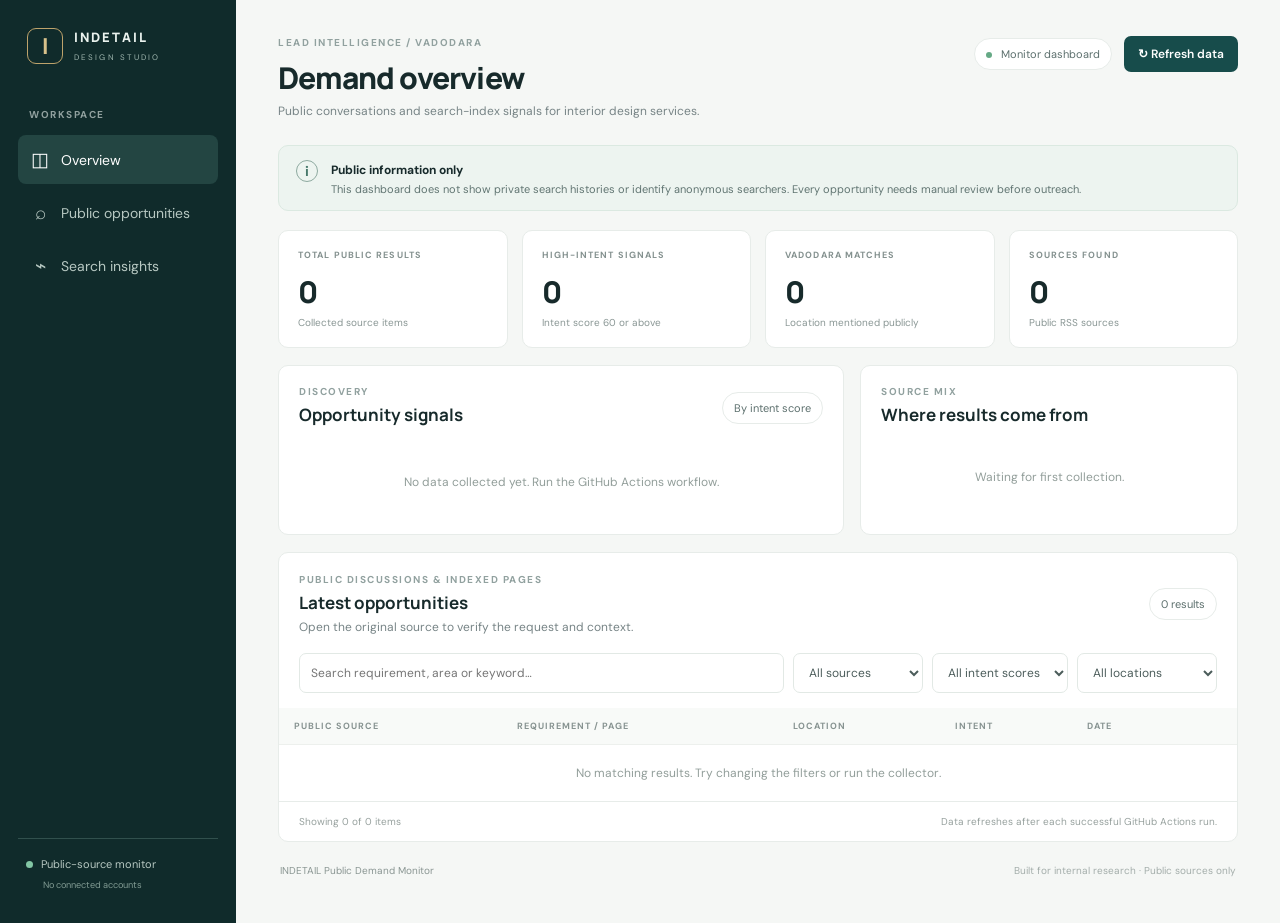
==== docs/index.html @ b82b1ffb "Initial commit" ====
<!doctype html>
<html lang="en">
<head>
  <meta charset="utf-8">
  <meta name="viewport" content="width=device-width, initial-scale=1">
  <meta name="theme-color" content="#102b2b">
  <title>INDETAIL | Public Demand Monitor</title>
  <link rel="stylesheet" href="styles.css">
</head>
<body>
  <div class="shell">
    <aside class="sidebar">
      <div class="brand"><span class="brand-mark">I</span><div><b>INDETAIL</b><small>DESIGN STUDIO</small></div></div>
      <div class="side-label">WORKSPACE</div>
      <a class="nav active" href="#overview"><span>◫</span> Overview</a>
      <a class="nav" href="#opportunities"><span>⌕</span> Public opportunities</a>
      <a class="nav" href="#insights"><span>⌁</span> Search insights</a>
      <div class="sidebar-bottom">
        <span class="live-dot"></span><span>Public-source monitor</span>
        <small>No connected accounts</small>
      </div>
    </aside>

    <main class="main" id="overview">
      <header class="topbar">
        <div><div class="eyebrow">LEAD INTELLIGENCE / VADODARA</div><h1>Demand overview</h1><p class="muted">Public conversations and search-index signals for interior design services.</p></div>
        <div class="top-actions"><span class="status"><i></i> Monitor dashboard</span><button id="refreshBtn" class="refresh">↻ Refresh data</button></div>
      </header>

      <section class="notice">
        <div class="notice-icon">i</div>
        <div><b>Public information only</b><p>This dashboard does not show private search histories or identify anonymous searchers. Every opportunity needs manual review before outreach.</p></div>
      </section>

      <section class="stats">
        <article class="stat-card"><div class="stat-label">TOTAL PUBLIC RESULTS</div><div class="stat-value" id="totalCount">—</div><div class="stat-foot">Collected source items</div></article>
        <article class="stat-card"><div class="stat-label">HIGH-INTENT SIGNALS</div><div class="stat-value" id="highCount">—</div><div class="stat-foot">Intent score 60 or above</div></article>
        <article class="stat-card"><div class="stat-label">VADODARA MATCHES</div><div class="stat-value" id="localCount">—</div><div class="stat-foot">Location mentioned publicly</div></article>
        <article class="stat-card"><div class="stat-label">SOURCES FOUND</div><div class="stat-value" id="sourceCount">—</div><div class="stat-foot">Public RSS sources</div></article>
      </section>

      <section class="content-grid" id="insights">
        <article class="panel">
          <div class="panel-head"><div><div class="eyebrow">DISCOVERY</div><h2>Opportunity signals</h2></div><span class="subtle-tag">By intent score</span></div>
          <div id="scoreBars" class="bars"><div class="empty">No data collected yet.</div></div>
        </article>
        <article class="panel">
          <div class="panel-head"><div><div class="eyebrow">SOURCE MIX</div><h2>Where results come from</h2></div></div>
          <div id="sourceMix" class="source-list"><div class="empty">Waiting for first collection.</div></div>
        </article>
      </section>

      <section class="panel opportunities" id="opportunities">
        <div class="panel-head results-head"><div><div class="eyebrow">PUBLIC DISCUSSIONS & INDEXED PAGES</div><h2>Latest opportunities</h2><p class="muted">Open the original source to verify the request and context.</p></div><span class="count-pill" id="resultCount">0 results</span></div>
        <div class="filters">
          <input id="searchInput" type="search" placeholder="Search requirement, area or keyword…">
          <select id="sourceFilter"><option value="">All sources</option></select>
          <select id="intentFilter"><option value="0">All intent scores</option><option value="40">40+ intent</option><option value="60">60+ intent</option><option value="80">80+ intent</option></select>
          <select id="locationFilter"><option value="">All locations</option><option value="yes">Vadodara match</option></select>
        </div>
        <div class="table-wrap">
          <table><thead><tr><th>PUBLIC SOURCE</th><th>REQUIREMENT / PAGE</th><th>LOCATION</th><th>INTENT</th><th>DATE</th><th></th></tr></thead><tbody id="resultsBody"><tr><td colspan="6" class="empty-cell">No results yet. Run the GitHub Actions workflow to collect public data.</td></tr></tbody></table>
        </div>
        <div class="table-foot"><span id="showingText">Showing 0 items</span><span>Data refreshes after each successful GitHub Actions run.</span></div>
      </section>
      <footer>INDETAIL Public Demand Monitor <span>Built for internal research · Public sources only</span></footer>
    </main>
  </div>
  <script src="app.js"></script>
</body>
</html>
---- docs/styles.css ----
@import url('https://fonts.googleapis.com/css2?family=DM+Sans:wght@400;500;600;700&family=Manrope:wght@500;600;700;800&display=swap');
:root{--ink:#172a2b;--muted:#778486;--line:#e7ece9;--paper:#f5f7f5;--white:#fff;--teal:#174c4b;--mint:#dcece5;--gold:#c5a45a}
*{box-sizing:border-box}body{margin:0;background:var(--paper);color:var(--ink);font-family:'DM Sans',sans-serif;font-size:14px}.shell{min-height:100vh;display:flex}.sidebar{width:236px;background:#102b2b;color:#eaf2ee;padding:28px 18px;display:flex;flex-direction:column;flex-shrink:0}.brand{display:flex;align-items:center;gap:11px;padding:0 9px 44px}.brand-mark{width:36px;height:36px;border:1px solid #bda36b;color:#d7c18b;display:grid;place-items:center;font:800 22px Manrope;border-radius:9px}.brand b{display:block;letter-spacing:2px;font:800 13px Manrope}.brand small{font-size:8px;letter-spacing:2.1px;color:#9eb5ae}.side-label,.eyebrow{font-size:10px;letter-spacing:1.5px;font-weight:700;color:#91a19f}.side-label{padding:0 11px 12px}.nav{color:#b7c8c2;text-decoration:none;padding:12px 13px;border-radius:8px;margin:2px 0;display:flex;gap:12px;align-items:center}.nav span{font-size:19px;width:18px;text-align:center}.nav.active{background:#234542;color:white}.sidebar-bottom{margin-top:auto;border-top:1px solid #31504d;padding:18px 8px 4px;color:#b7c8c2;font-size:11px}.sidebar-bottom small{display:block;color:#819b93;margin:8px 0 0 17px}.live-dot{display:inline-block;width:7px;height:7px;border-radius:50%;background:#82c6a4;margin-right:8px}.main{width:min(1500px,calc(100% - 236px));padding:36px 42px 24px;margin:0 auto}.topbar{display:flex;justify-content:space-between;align-items:flex-start;margin-bottom:26px}h1,h2,p{margin-top:0}h1{font:800 30px Manrope;margin:8px 0 5px;letter-spacing:-.8px}h2{font:700 17px Manrope;margin:5px 0}.muted{color:var(--muted);font-size:12px;margin:0}.top-actions{display:flex;gap:12px;align-items:center}.status,.subtle-tag,.count-pill{border:1px solid var(--line);border-radius:20px;padding:8px 11px;font-size:11px;color:#5d706e;background:#fff}.status i{display:inline-block;width:6px;height:6px;background:#65a985;border-radius:50%;margin-right:6px}.refresh{border:0;border-radius:7px;background:var(--teal);color:white;padding:10px 14px;font:600 12px 'DM Sans';cursor:pointer}.notice{display:flex;gap:13px;background:#edf4f0;border:1px solid #dbe9e1;border-radius:10px;padding:14px 17px;margin-bottom:19px}.notice-icon{width:22px;height:22px;border:1px solid #8eaaa0;border-radius:50%;display:grid;place-items:center;color:#47786b;font-weight:700;flex-shrink:0}.notice b{font-size:12px}.notice p{font-size:11px;color:#617572;margin:4px 0 0}.stats{display:grid;grid-template-columns:repeat(4,1fr);gap:14px;margin-bottom:17px}.stat-card,.panel{background:white;border:1px solid var(--line);border-radius:10px}.stat-card{padding:18px 19px}.stat-label{font-size:9px;letter-spacing:1.1px;font-weight:700;color:#84918f}.stat-value{font:800 30px Manrope;margin:10px 0 4px}.stat-foot{font-size:10px;color:#899694}.content-grid{display:grid;grid-template-columns:1.2fr .8fr;gap:16px;margin-bottom:17px}.panel{padding:19px 20px}.panel-head{display:flex;justify-content:space-between;align-items:center;margin-bottom:18px}.bars{display:flex;flex-direction:column;gap:13px;padding:5px 0}.bar-row{display:grid;grid-template-columns:90px 1fr 28px;align-items:center;gap:10px;font-size:11px;color:#687977}.bar-track{height:8px;background:#edf1ee;border-radius:20px;overflow:hidden}.bar-fill{height:100%;background:#477c70;border-radius:20px}.source-list{display:flex;flex-direction:column;gap:14px}.source-item{display:flex;justify-content:space-between;align-items:center;font-size:12px;color:#536562}.source-name{display:flex;align-items:center;gap:9px}.source-dot{width:8px;height:8px;border-radius:50%;background:#9bbdb0}.source-num{font-weight:700;color:#253e3b}.opportunities{padding:20px 0 0}.results-head{padding:0 20px}.results-head p{margin:5px 0 0}.filters{display:flex;gap:9px;padding:0 20px 15px}.filters input,.filters select{border:1px solid #e2e9e5;border-radius:7px;padding:10px 11px;background:white;color:#4c5d5b;font:12px 'DM Sans';outline:none}.filters input{flex:1;min-width:180px}.filters select{min-width:130px}.table-wrap{overflow-x:auto}table{width:100%;border-collapse:collapse;text-align:left;white-space:nowrap}th{background:#f8faf8;color:#879391;font-size:9px;letter-spacing:1px;padding:12px 15px;font-weight:700}td{padding:14px 15px;border-top:1px solid #edf0ed;font-size:11px;color:#596b68}td strong{display:block;color:#243b38;font-size:12px;max-width:430px;overflow:hidden;text-overflow:ellipsis}.source-label{font-size:10px;color:#5c8278}.location-yes{color:#3d8069}.location-no{color:#a2aaa7}.score{font-weight:700;border-radius:20px;padding:5px 8px;background:#edf4f0;color:#3e7967}.score.low{background:#f2f3f1;color:#7c8986}.open-link{color:#28685b;text-decoration:none;font-weight:700}.empty,.empty-cell{color:#929e9a;font-size:12px;padding:20px;text-align:center}.table-foot{display:flex;justify-content:space-between;padding:13px 20px;color:#97a19e;font-size:10px;border-top:1px solid var(--line)}footer{display:flex;justify-content:space-between;color:#899592;font-size:10px;padding:22px 2px}footer span{color:#a3adaa}
@media(max-width:950px){.sidebar{width:190px}.main{width:calc(100% - 190px);padding:28px 22px}.stats{grid-template-columns:repeat(2,1fr)}.content-grid{grid-template-columns:1fr}.filters{flex-wrap:wrap}.filters input{flex-basis:100%}}
@media(max-width:650px){.shell{display:block}.sidebar{width:100%;height:auto;padding:15px 16px;display:block}.brand{padding:0 3px 13px}.side-label,.nav,.sidebar-bottom{display:none}.main{width:100%;padding:23px 14px}.topbar{display:block}.top-actions{margin-top:15px}.stats{gap:9px}.stat-card{padding:14px}.stat-value{font-size:25px}.stat-label{font-size:8px}.notice{padding:12px}.panel{padding:16px}.filters select{flex:1}.table-foot,footer{gap:8px;flex-direction:column}.results-head{padding:0 15px}}
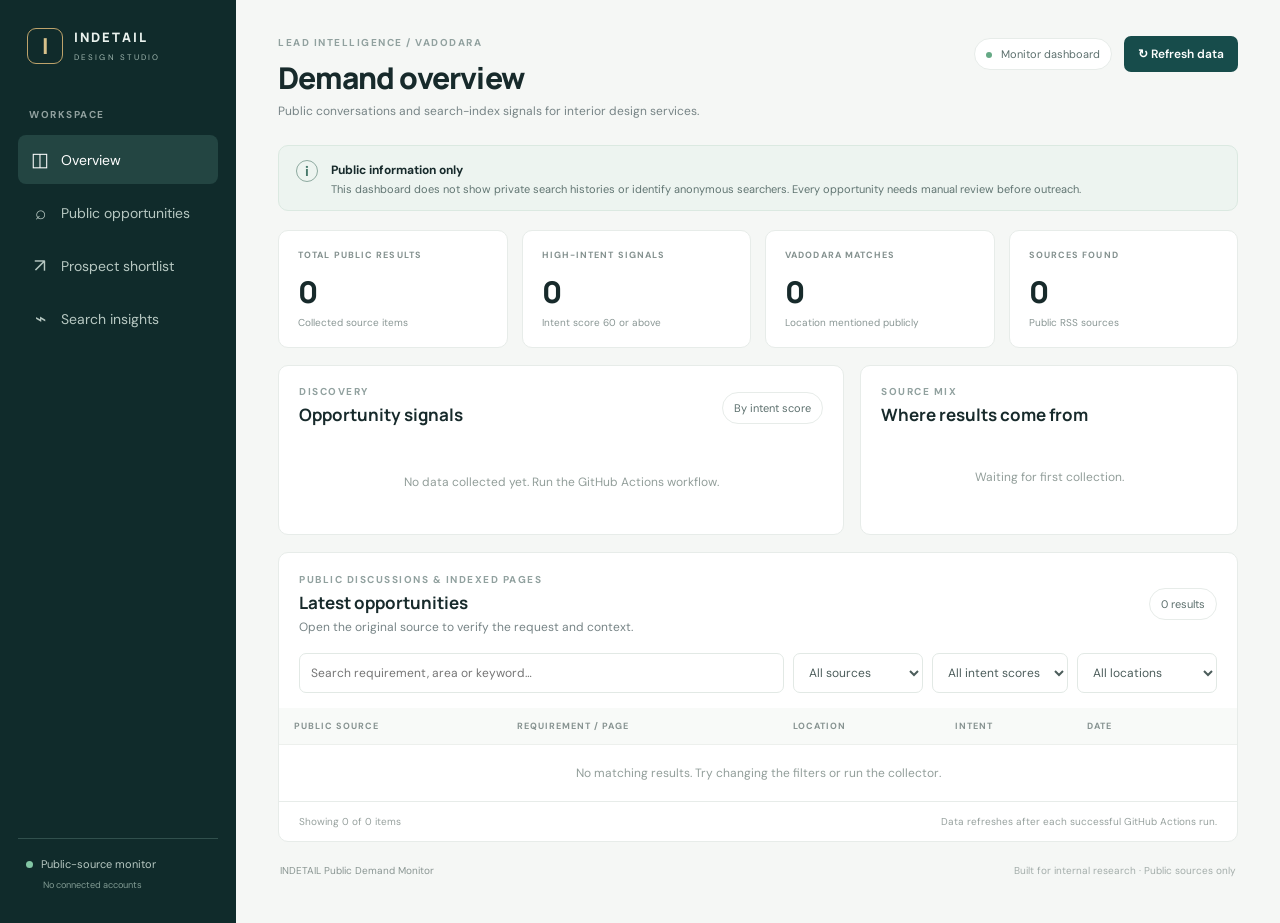
==== commit bf98653d: "Link public prospect shortlist from dashboard" ====
--- a/docs/index.html
+++ b/docs/index.html
@@ -14,6 +14,7 @@
       <div class="side-label">WORKSPACE</div>
       <a class="nav active" href="#overview"><span>◫</span> Overview</a>
       <a class="nav" href="#opportunities"><span>⌕</span> Public opportunities</a>
+      <a class="nav" href="prospects.html"><span>↗</span> Prospect shortlist</a>
       <a class="nav" href="#insights"><span>⌁</span> Search insights</a>
       <div class="sidebar-bottom">
         <span class="live-dot"></span><span>Public-source monitor</span>
